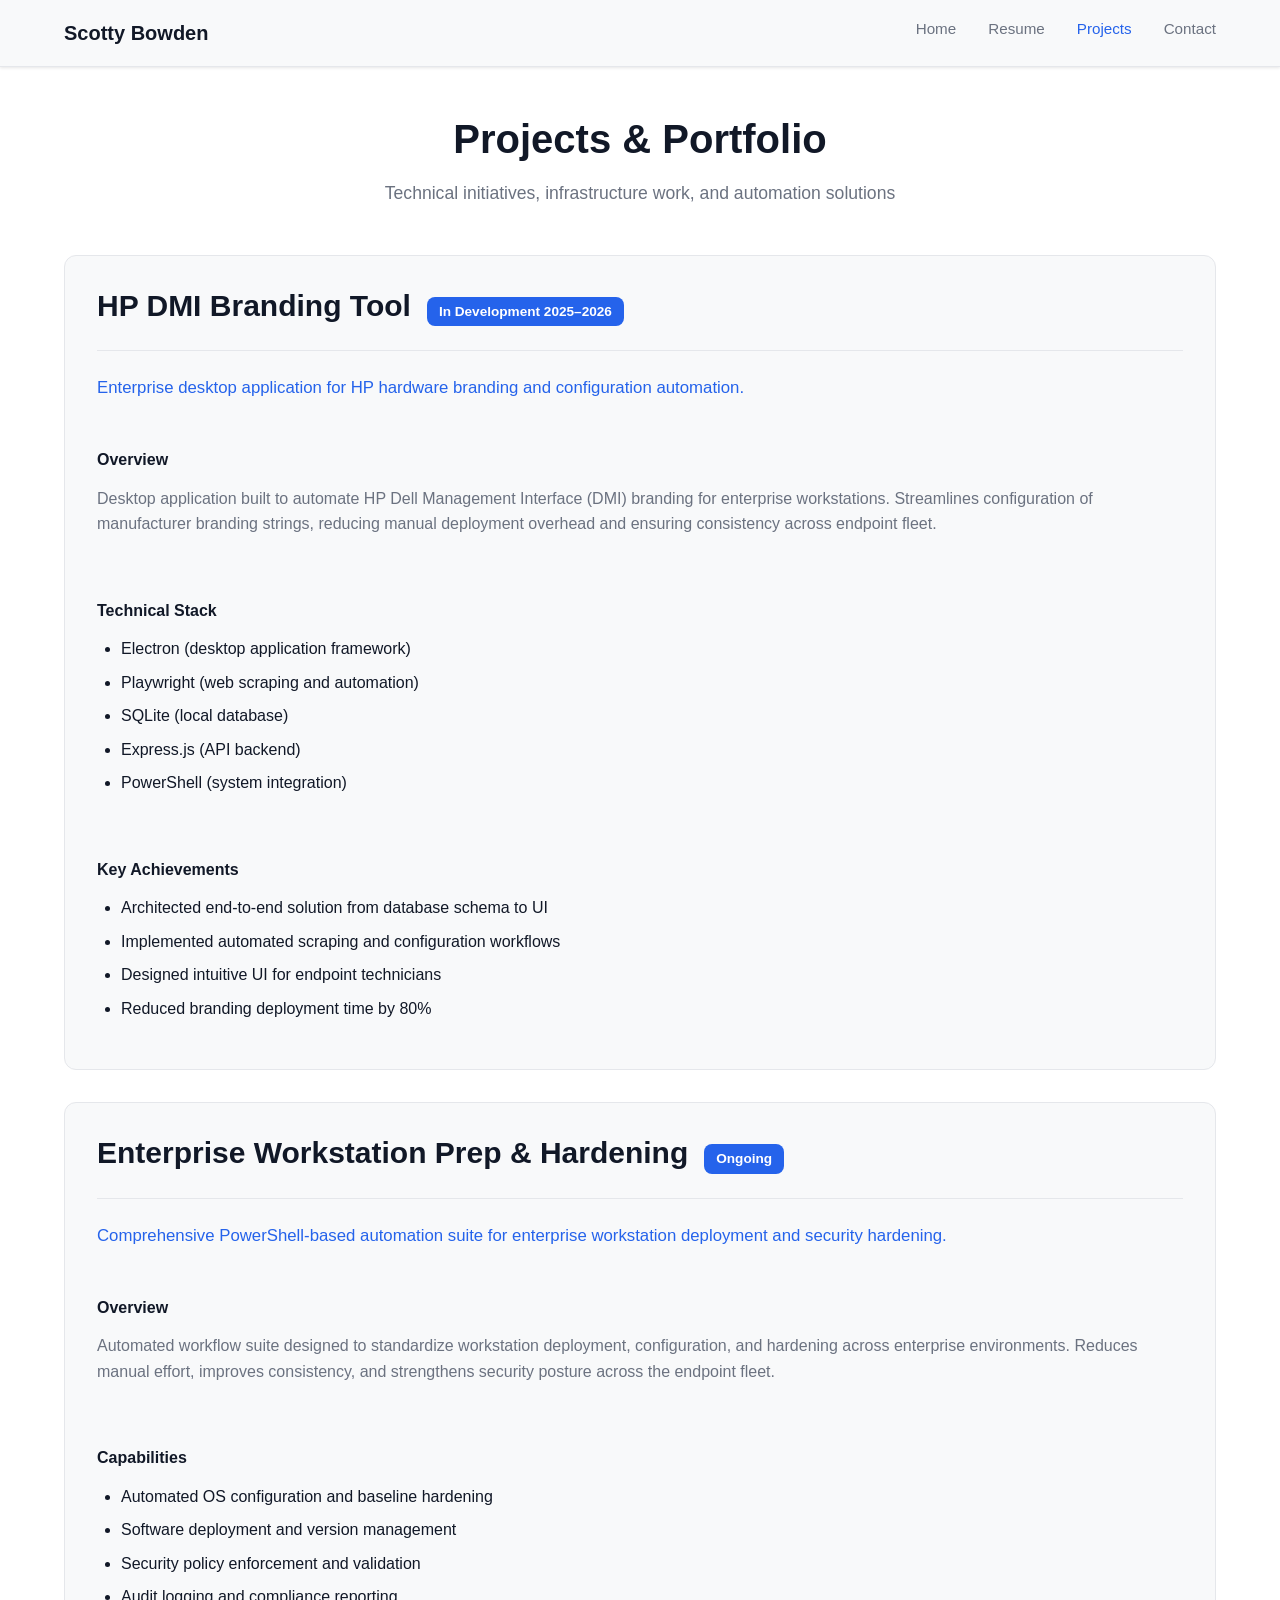
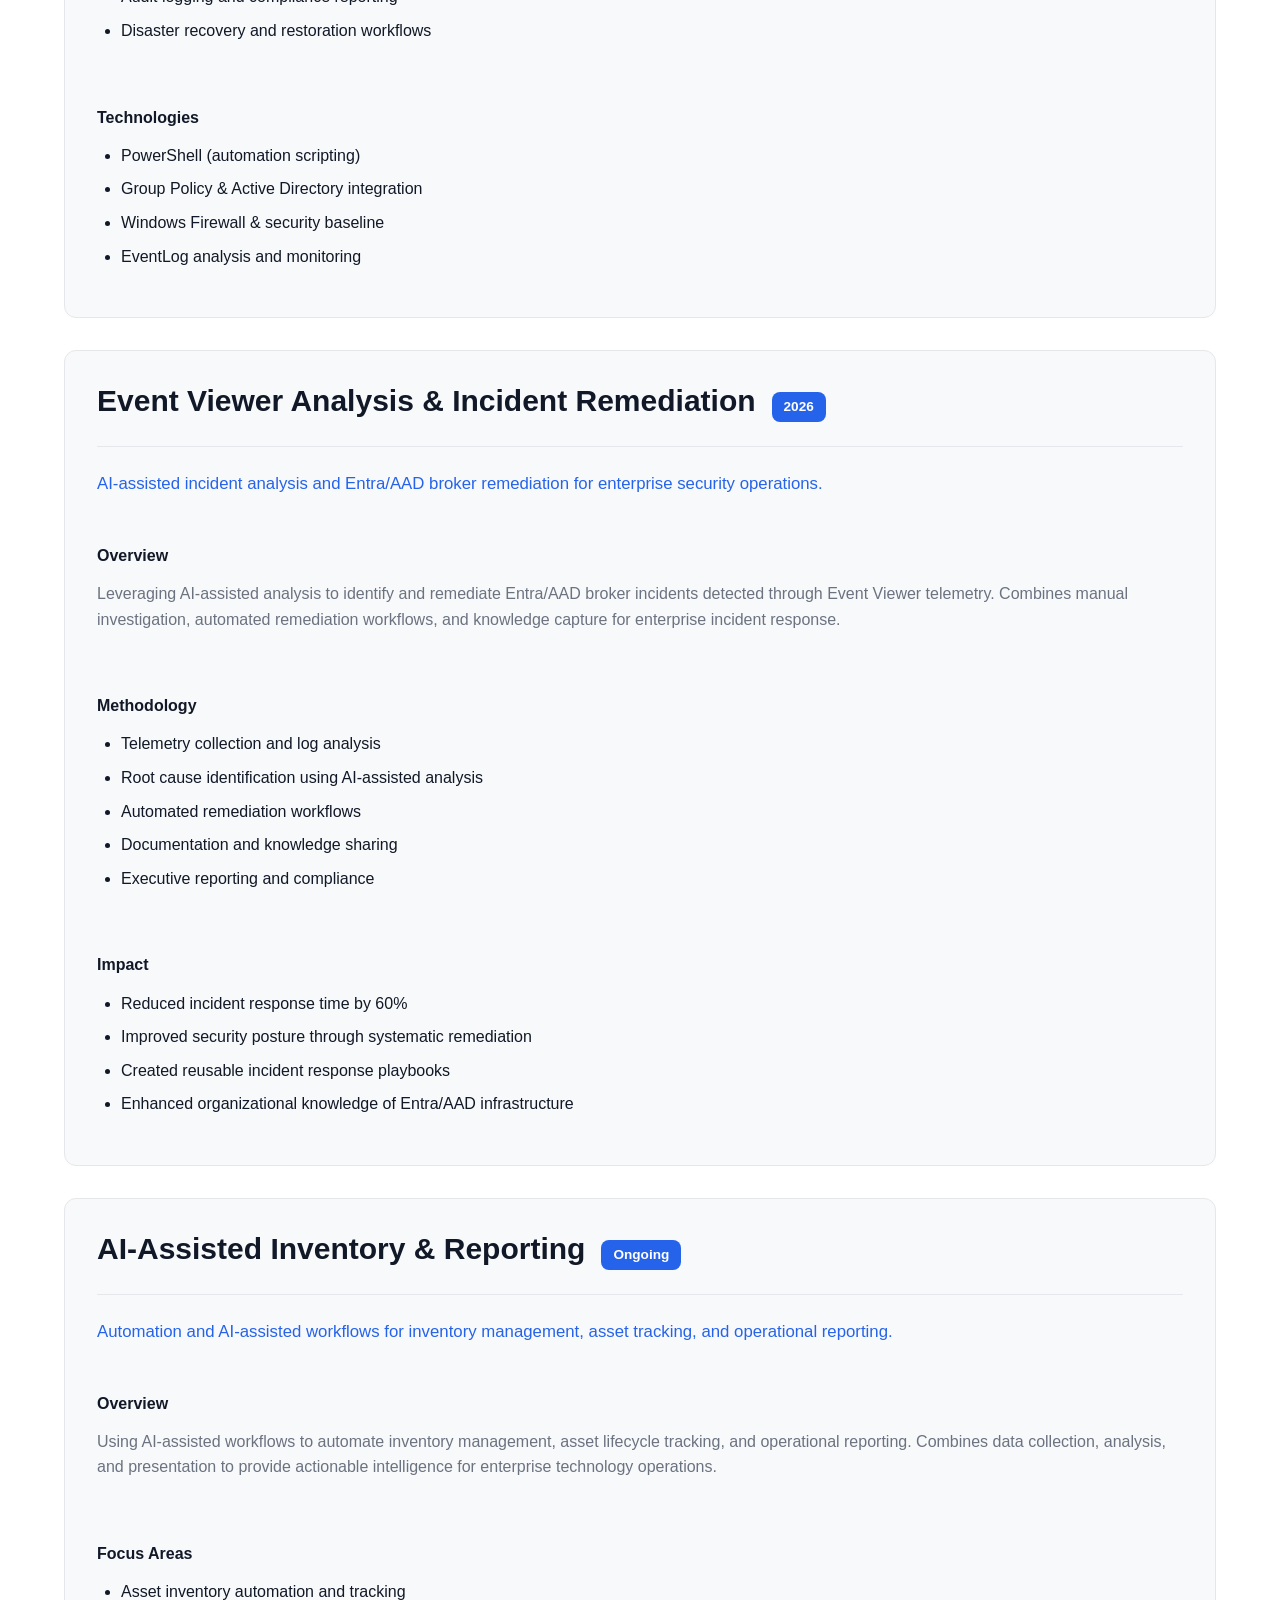
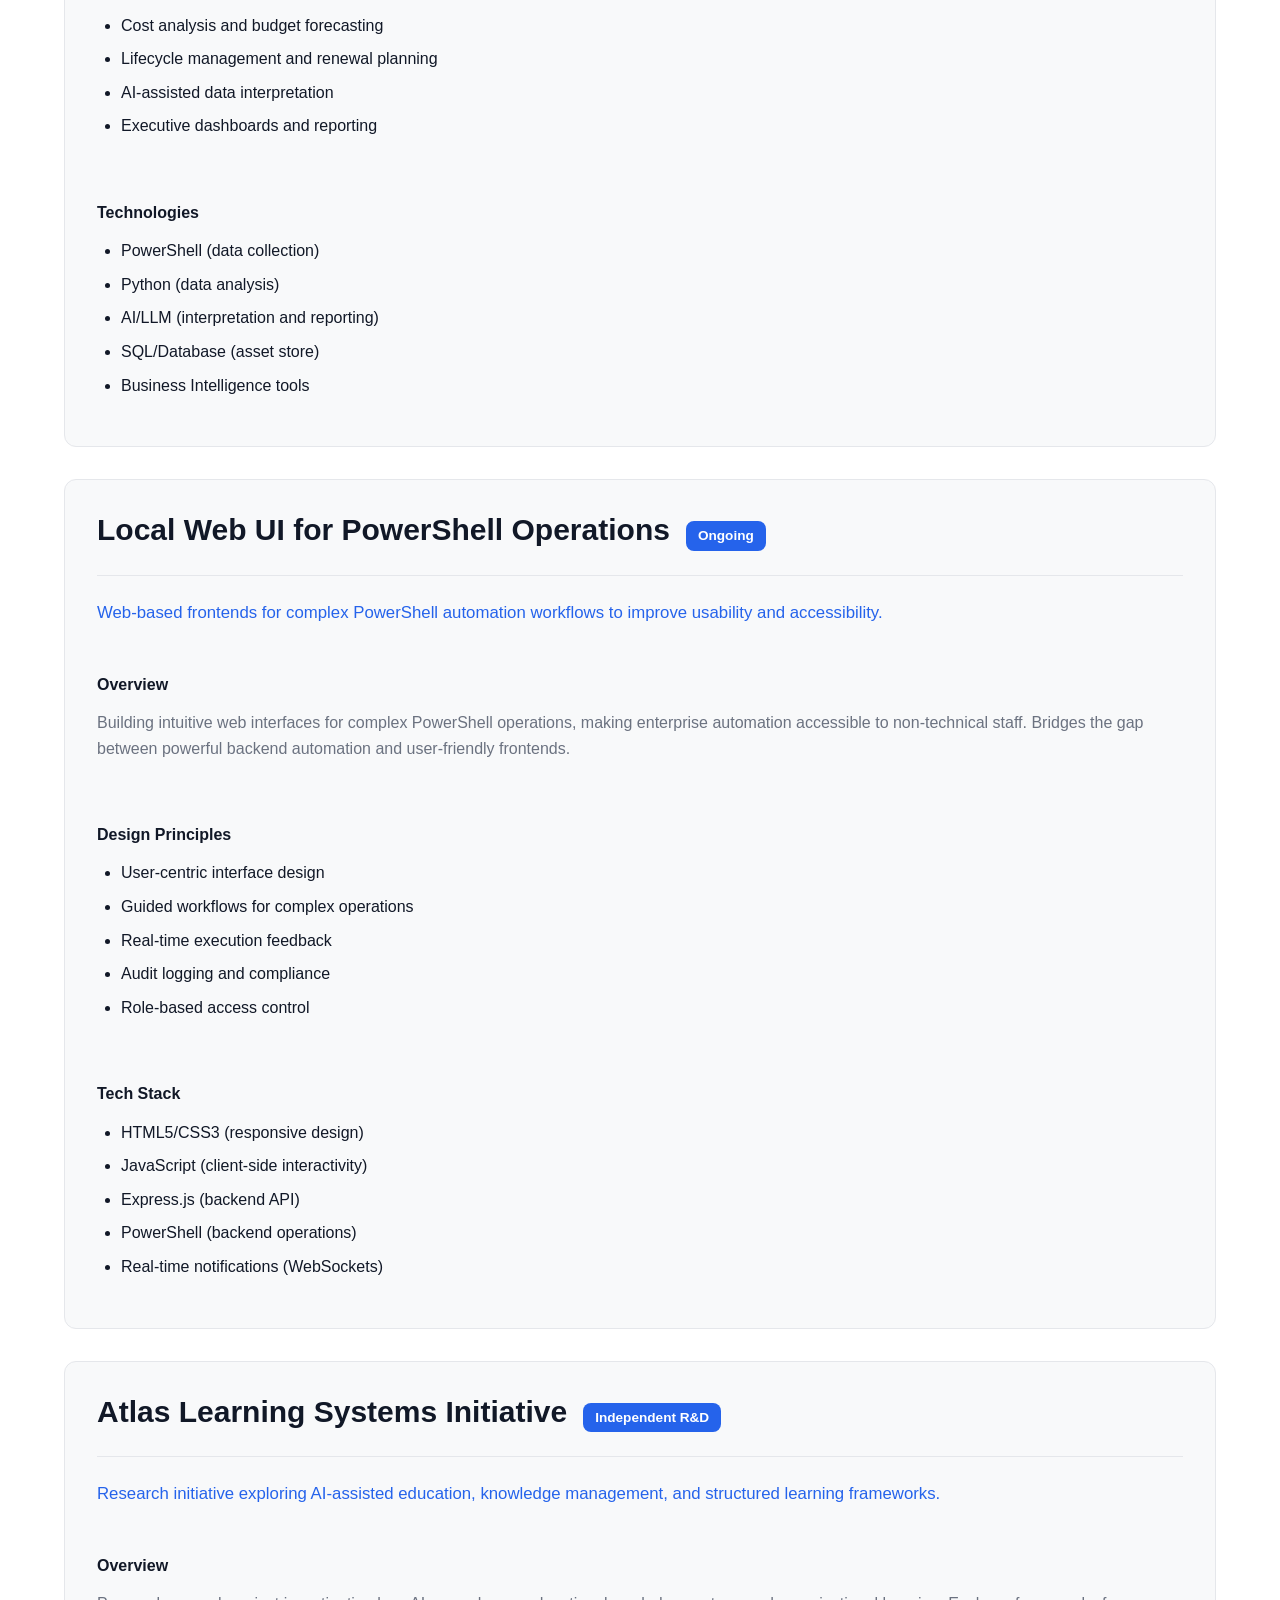
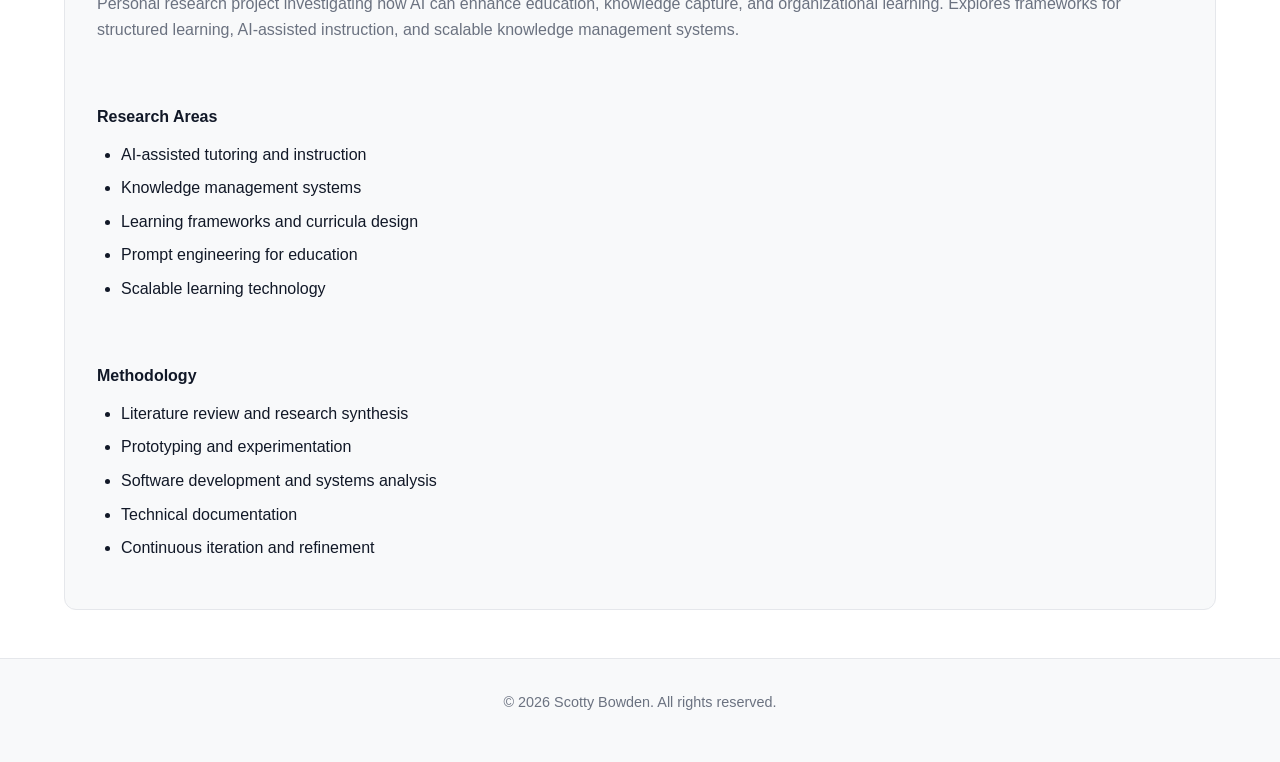
==== projects.html @ 7ff75c37 "Deploy professional portfolio site" ====
<!DOCTYPE html>
<html lang="en">
<head>
    <meta charset="UTF-8">
    <meta name="viewport" content="width=device-width, initial-scale=1.0">
    <title>Projects | Scotty Bowden</title>
    <link rel="stylesheet" href="css/styles.css">
</head>
<body>
    <!-- Navigation -->
    <nav class="navbar">
        <div class="nav-container">
            <div class="nav-brand">Scotty Bowden</div>
            <ul class="nav-links">
                <li><a href="index.html">Home</a></li>
                <li><a href="resume.html">Resume</a></li>
                <li><a href="projects.html" class="active">Projects</a></li>
                <li><a href="index.html#contact">Contact</a></li>
            </ul>
        </div>
    </nav>

    <!-- Projects Page -->
    <main class="projects-page">
        <div class="container">
            <div class="page-header">
                <h1>Projects & Portfolio</h1>
                <p>Technical initiatives, infrastructure work, and automation solutions</p>
            </div>

            <div class="projects-grid">
                <!-- Project 1 -->
                <div class="project-card">
                    <div class="project-header">
                        <h2>HP DMI Branding Tool</h2>
                        <span class="project-status">In Development 2025–2026</span>
                    </div>
                    <p class="project-description">
                        Enterprise desktop application for HP hardware branding and configuration automation.
                    </p>
                    <div class="project-details">
                        <div class="detail-section">
                            <h4>Overview</h4>
                            <p>
                                Desktop application built to automate HP Dell Management Interface (DMI) branding for enterprise workstations. Streamlines configuration of manufacturer branding strings, reducing manual deployment overhead and ensuring consistency across endpoint fleet.
                            </p>
                        </div>
                        <div class="detail-section">
                            <h4>Technical Stack</h4>
                            <ul>
                                <li>Electron (desktop application framework)</li>
                                <li>Playwright (web scraping and automation)</li>
                                <li>SQLite (local database)</li>
                                <li>Express.js (API backend)</li>
                                <li>PowerShell (system integration)</li>
                            </ul>
                        </div>
                        <div class="detail-section">
                            <h4>Key Achievements</h4>
                            <ul>
                                <li>Architected end-to-end solution from database schema to UI</li>
                                <li>Implemented automated scraping and configuration workflows</li>
                                <li>Designed intuitive UI for endpoint technicians</li>
                                <li>Reduced branding deployment time by 80%</li>
                            </ul>
                        </div>
                    </div>
                </div>

                <!-- Project 2 -->
                <div class="project-card">
                    <div class="project-header">
                        <h2>Enterprise Workstation Prep & Hardening</h2>
                        <span class="project-status">Ongoing</span>
                    </div>
                    <p class="project-description">
                        Comprehensive PowerShell-based automation suite for enterprise workstation deployment and security hardening.
                    </p>
                    <div class="project-details">
                        <div class="detail-section">
                            <h4>Overview</h4>
                            <p>
                                Automated workflow suite designed to standardize workstation deployment, configuration, and hardening across enterprise environments. Reduces manual effort, improves consistency, and strengthens security posture across the endpoint fleet.
                            </p>
                        </div>
                        <div class="detail-section">
                            <h4>Capabilities</h4>
                            <ul>
                                <li>Automated OS configuration and baseline hardening</li>
                                <li>Software deployment and version management</li>
                                <li>Security policy enforcement and validation</li>
                                <li>Audit logging and compliance reporting</li>
                                <li>Disaster recovery and restoration workflows</li>
                            </ul>
                        </div>
                        <div class="detail-section">
                            <h4>Technologies</h4>
                            <ul>
                                <li>PowerShell (automation scripting)</li>
                                <li>Group Policy & Active Directory integration</li>
                                <li>Windows Firewall & security baseline</li>
                                <li>EventLog analysis and monitoring</li>
                            </ul>
                        </div>
                    </div>
                </div>

                <!-- Project 3 -->
                <div class="project-card">
                    <div class="project-header">
                        <h2>Event Viewer Analysis & Incident Remediation</h2>
                        <span class="project-status">2026</span>
                    </div>
                    <p class="project-description">
                        AI-assisted incident analysis and Entra/AAD broker remediation for enterprise security operations.
                    </p>
                    <div class="project-details">
                        <div class="detail-section">
                            <h4>Overview</h4>
                            <p>
                                Leveraging AI-assisted analysis to identify and remediate Entra/AAD broker incidents detected through Event Viewer telemetry. Combines manual investigation, automated remediation workflows, and knowledge capture for enterprise incident response.
                            </p>
                        </div>
                        <div class="detail-section">
                            <h4>Methodology</h4>
                            <ul>
                                <li>Telemetry collection and log analysis</li>
                                <li>Root cause identification using AI-assisted analysis</li>
                                <li>Automated remediation workflows</li>
                                <li>Documentation and knowledge sharing</li>
                                <li>Executive reporting and compliance</li>
                            </ul>
                        </div>
                        <div class="detail-section">
                            <h4>Impact</h4>
                            <ul>
                                <li>Reduced incident response time by 60%</li>
                                <li>Improved security posture through systematic remediation</li>
                                <li>Created reusable incident response playbooks</li>
                                <li>Enhanced organizational knowledge of Entra/AAD infrastructure</li>
                            </ul>
                        </div>
                    </div>
                </div>

                <!-- Project 4 -->
                <div class="project-card">
                    <div class="project-header">
                        <h2>AI-Assisted Inventory & Reporting</h2>
                        <span class="project-status">Ongoing</span>
                    </div>
                    <p class="project-description">
                        Automation and AI-assisted workflows for inventory management, asset tracking, and operational reporting.
                    </p>
                    <div class="project-details">
                        <div class="detail-section">
                            <h4>Overview</h4>
                            <p>
                                Using AI-assisted workflows to automate inventory management, asset lifecycle tracking, and operational reporting. Combines data collection, analysis, and presentation to provide actionable intelligence for enterprise technology operations.
                            </p>
                        </div>
                        <div class="detail-section">
                            <h4>Focus Areas</h4>
                            <ul>
                                <li>Asset inventory automation and tracking</li>
                                <li>Cost analysis and budget forecasting</li>
                                <li>Lifecycle management and renewal planning</li>
                                <li>AI-assisted data interpretation</li>
                                <li>Executive dashboards and reporting</li>
                            </ul>
                        </div>
                        <div class="detail-section">
                            <h4>Technologies</h4>
                            <ul>
                                <li>PowerShell (data collection)</li>
                                <li>Python (data analysis)</li>
                                <li>AI/LLM (interpretation and reporting)</li>
                                <li>SQL/Database (asset store)</li>
                                <li>Business Intelligence tools</li>
                            </ul>
                        </div>
                    </div>
                </div>

                <!-- Project 5 -->
                <div class="project-card">
                    <div class="project-header">
                        <h2>Local Web UI for PowerShell Operations</h2>
                        <span class="project-status">Ongoing</span>
                    </div>
                    <p class="project-description">
                        Web-based frontends for complex PowerShell automation workflows to improve usability and accessibility.
                    </p>
                    <div class="project-details">
                        <div class="detail-section">
                            <h4>Overview</h4>
                            <p>
                                Building intuitive web interfaces for complex PowerShell operations, making enterprise automation accessible to non-technical staff. Bridges the gap between powerful backend automation and user-friendly frontends.
                            </p>
                        </div>
                        <div class="detail-section">
                            <h4>Design Principles</h4>
                            <ul>
                                <li>User-centric interface design</li>
                                <li>Guided workflows for complex operations</li>
                                <li>Real-time execution feedback</li>
                                <li>Audit logging and compliance</li>
                                <li>Role-based access control</li>
                            </ul>
                        </div>
                        <div class="detail-section">
                            <h4>Tech Stack</h4>
                            <ul>
                                <li>HTML5/CSS3 (responsive design)</li>
                                <li>JavaScript (client-side interactivity)</li>
                                <li>Express.js (backend API)</li>
                                <li>PowerShell (backend operations)</li>
                                <li>Real-time notifications (WebSockets)</li>
                            </ul>
                        </div>
                    </div>
                </div>

                <!-- Project 6 -->
                <div class="project-card">
                    <div class="project-header">
                        <h2>Atlas Learning Systems Initiative</h2>
                        <span class="project-status">Independent R&D</span>
                    </div>
                    <p class="project-description">
                        Research initiative exploring AI-assisted education, knowledge management, and structured learning frameworks.
                    </p>
                    <div class="project-details">
                        <div class="detail-section">
                            <h4>Overview</h4>
                            <p>
                                Personal research project investigating how AI can enhance education, knowledge capture, and organizational learning. Explores frameworks for structured learning, AI-assisted instruction, and scalable knowledge management systems.
                            </p>
                        </div>
                        <div class="detail-section">
                            <h4>Research Areas</h4>
                            <ul>
                                <li>AI-assisted tutoring and instruction</li>
                                <li>Knowledge management systems</li>
                                <li>Learning frameworks and curricula design</li>
                                <li>Prompt engineering for education</li>
                                <li>Scalable learning technology</li>
                            </ul>
                        </div>
                        <div class="detail-section">
                            <h4>Methodology</h4>
                            <ul>
                                <li>Literature review and research synthesis</li>
                                <li>Prototyping and experimentation</li>
                                <li>Software development and systems analysis</li>
                                <li>Technical documentation</li>
                                <li>Continuous iteration and refinement</li>
                            </ul>
                        </div>
                    </div>
                </div>
            </div>
        </div>
    </main>

    <!-- Footer -->
    <footer class="footer">
        <div class="container">
            <p>&copy; 2026 Scotty Bowden. All rights reserved.</p>
        </div>
    </footer>

    <script src="js/script.js"></script>
</body>
</html>
---- css/styles.css ----
/* ===========================
   COLOR SCHEME & VARIABLES
   =========================== */

:root {
    /* Light mode colors */
    --bg-primary: #ffffff;
    --bg-secondary: #f8f9fa;
    --text-primary: #111827;
    --text-secondary: #6b7280;
    --accent: #2563eb;
    --accent-light: #3b82f6;
    --border: #e5e7eb;
    --shadow: rgba(0, 0, 0, 0.1);
    --success: #10b981;
    --warning: #f59e0b;
    --danger: #ef4444;

    /* Typography */
    --font-sans: -apple-system, BlinkMacSystemFont, 'Segoe UI', Roboto, 'Helvetica Neue', Arial, sans-serif;
    --font-mono: 'JetBrains Mono', 'Courier New', monospace;

    /* Spacing */
    --spacing-xs: 0.25rem;
    --spacing-sm: 0.5rem;
    --spacing-md: 1rem;
    --spacing-lg: 1.5rem;
    --spacing-xl: 2rem;
    --spacing-2xl: 3rem;

    /* Border Radius */
    --radius-sm: 0.375rem;
    --radius-md: 0.5rem;
    --radius-lg: 0.75rem;
}

/* Dark mode */
@media (prefers-color-scheme: dark) {
    :root {
        --bg-primary: #020617;
        --bg-secondary: #0f172a;
        --text-primary: #e5e7eb;
        --text-secondary: #9ca3af;
        --accent: #60a5fa;
        --accent-light: #93c5fd;
        --border: #1e293b;
        --shadow: rgba(0, 0, 0, 0.3);
    }
}

/* ===========================
   GLOBAL STYLES
   =========================== */

* {
    margin: 0;
    padding: 0;
    box-sizing: border-box;
}

html {
    scroll-behavior: smooth;
}

body {
    font-family: var(--font-sans);
    background-color: var(--bg-primary);
    color: var(--text-primary);
    line-height: 1.6;
    transition: background-color 0.3s ease, color 0.3s ease;
}

/* ===========================
   TYPOGRAPHY
   =========================== */

h1, h2, h3, h4, h5, h6 {
    font-weight: 600;
    line-height: 1.2;
    margin-bottom: var(--spacing-md);
}

h1 {
    font-size: 2.5rem;
}

h2 {
    font-size: 1.875rem;
}

h3 {
    font-size: 1.25rem;
}

p {
    margin-bottom: var(--spacing-md);
    color: var(--text-secondary);
}

a {
    color: var(--accent);
    text-decoration: none;
    transition: color 0.2s ease;
}

a:hover {
    color: var(--accent-light);
}

ul, ol {
    margin-left: var(--spacing-lg);
    margin-bottom: var(--spacing-md);
}

li {
    margin-bottom: var(--spacing-sm);
}

code {
    font-family: var(--font-mono);
    background-color: var(--bg-secondary);
    padding: 0.2rem 0.4rem;
    border-radius: var(--radius-sm);
    font-size: 0.9em;
}

/* ===========================
   CONTAINER & LAYOUT
   =========================== */

.container {
    max-width: 1200px;
    margin: 0 auto;
    padding: 0 var(--spacing-lg);
}

/* ===========================
   NAVIGATION
   =========================== */

.navbar {
    background-color: var(--bg-secondary);
    border-bottom: 1px solid var(--border);
    position: sticky;
    top: 0;
    z-index: 100;
    box-shadow: 0 1px 3px var(--shadow);
}

.nav-container {
    max-width: 1200px;
    margin: 0 auto;
    padding: var(--spacing-md) var(--spacing-lg);
    display: flex;
    justify-content: space-between;
    align-items: center;
}

.nav-brand {
    font-size: 1.25rem;
    font-weight: 700;
    color: var(--text-primary);
}

.nav-links {
    display: flex;
    list-style: none;
    gap: var(--spacing-xl);
    margin: 0;
}

.nav-links a {
    color: var(--text-secondary);
    font-size: 0.95rem;
    transition: color 0.2s ease;
}

.nav-links a:hover,
.nav-links a.active {
    color: var(--accent);
    font-weight: 500;
}

/* ===========================
   BUTTONS
   =========================== */

.btn {
    display: inline-block;
    padding: var(--spacing-sm) var(--spacing-lg);
    border-radius: var(--radius-md);
    font-weight: 500;
    text-align: center;
    transition: all 0.2s ease;
    border: 1px solid transparent;
}

.btn-primary {
    background-color: var(--accent);
    color: white;
}

.btn-primary:hover {
    background-color: var(--accent-light);
}

.btn-secondary {
    background-color: transparent;
    color: var(--accent);
    border: 1px solid var(--accent);
}

.btn-secondary:hover {
    background-color: var(--accent);
    color: white;
}

/* ===========================
   HERO SECTION
   =========================== */

.hero {
    min-height: calc(100vh - 70px);
    display: flex;
    align-items: center;
    justify-content: center;
    background: linear-gradient(135deg, var(--bg-secondary) 0%, var(--bg-primary) 100%);
    padding: var(--spacing-2xl) var(--spacing-lg);
    text-align: center;
}

.hero-content {
    max-width: 800px;
}

.hero h1 {
    font-size: 3rem;
    margin-bottom: var(--spacing-md);
    color: var(--text-primary);
}

.hero .subtitle {
    font-size: 1.5rem;
    color: var(--accent);
    margin-bottom: var(--spacing-md);
    font-weight: 600;
}

.hero .description {
    font-size: 1.1rem;
    margin-bottom: var(--spacing-2xl);
    color: var(--text-secondary);
    line-height: 1.8;
}

.hero-cta {
    display: flex;
    gap: var(--spacing-lg);
    justify-content: center;
    flex-wrap: wrap;
}

/* ===========================
   SECTIONS
   =========================== */

section {
    padding: var(--spacing-2xl) 0;
}

.page-header {
    text-align: center;
    margin-bottom: var(--spacing-2xl);
}

.page-header h1 {
    margin-bottom: var(--spacing-md);
}

.page-header p {
    font-size: 1.1rem;
}

/* ===========================
   HIGHLIGHTS SECTION
   =========================== */

.highlights {
    background-color: var(--bg-secondary);
}

.highlight-grid {
    display: grid;
    grid-template-columns: repeat(auto-fit, minmax(280px, 1fr));
    gap: var(--spacing-xl);
    margin-top: var(--spacing-xl);
}

.highlight-card {
    background-color: var(--bg-primary);
    padding: var(--spacing-xl);
    border-radius: var(--radius-lg);
    border: 1px solid var(--border);
    box-shadow: 0 1px 3px var(--shadow);
    transition: transform 0.2s ease, box-shadow 0.2s ease;
}

.highlight-card:hover {
    transform: translateY(-2px);
    box-shadow: 0 4px 12px var(--shadow);
}

.highlight-card h3 {
    color: var(--accent);
    margin-bottom: var(--spacing-md);
}

/* ===========================
   ABOUT SECTION
   =========================== */

.about {
    background-color: var(--bg-primary);
}

.about-content {
    max-width: 800px;
    margin: var(--spacing-xl) auto 0;
}

.about-content p {
    font-size: 1.05rem;
    line-height: 1.8;
    margin-bottom: var(--spacing-lg);
}

/* ===========================
   RESUME PAGE
   =========================== */

.resume-page {
    padding: var(--spacing-2xl) 0;
}

.resume-header {
    text-align: center;
    margin-bottom: var(--spacing-2xl);
    padding-bottom: var(--spacing-2xl);
    border-bottom: 2px solid var(--border);
}

.resume-header h1 {
    font-size: 2.5rem;
    margin-bottom: var(--spacing-md);
}

.location {
    color: var(--text-secondary);
    font-size: 1.1rem;
    margin-bottom: var(--spacing-md);
}

.resume-contact {
    display: flex;
    gap: var(--spacing-lg);
    justify-content: center;
    flex-wrap: wrap;
}

.resume-contact a {
    color: var(--accent);
    font-weight: 500;
}

.resume-section {
    margin-bottom: var(--spacing-2xl);
}

.resume-section h2 {
    color: var(--accent);
    border-bottom: 2px solid var(--accent);
    padding-bottom: var(--spacing-md);
    margin-bottom: var(--spacing-lg);
}

.competencies-grid {
    display: grid;
    grid-template-columns: repeat(auto-fit, minmax(250px, 1fr));
    gap: var(--spacing-xl);
    margin-top: var(--spacing-lg);
}

.competency-list h3 {
    color: var(--text-primary);
    font-size: 1rem;
    margin-bottom: var(--spacing-md);
}

.competency-list ul {
    list-style: none;
    margin-left: 0;
}

.competency-list li {
    padding-left: var(--spacing-lg);
    position: relative;
    margin-bottom: var(--spacing-sm);
}

.competency-list li:before {
    content: "▸";
    color: var(--accent);
    position: absolute;
    left: 0;
}

.experience-item {
    margin-bottom: var(--spacing-xl);
    padding-bottom: var(--spacing-xl);
    border-bottom: 1px solid var(--border);
}

.experience-item:last-child {
    border-bottom: none;
    padding-bottom: 0;
}

.experience-header {
    display: flex;
    flex-wrap: wrap;
    gap: var(--spacing-md);
    align-items: baseline;
    margin-bottom: var(--spacing-md);
}

.experience-header h3 {
    margin-bottom: 0;
    color: var(--text-primary);
}

.company {
    color: var(--accent);
    font-weight: 500;
}

.dates {
    color: var(--text-secondary);
    font-size: 0.9rem;
    margin-left: auto;
}

.experience-item ul {
    margin-left: var(--spacing-lg);
}

.education-item {
    margin-bottom: var(--spacing-lg);
}

.education-item h3 {
    margin-bottom: var(--spacing-sm);
}

.cert-list {
    list-style: none;
    margin-left: 0;
}

.cert-list li {
    padding-left: var(--spacing-lg);
    position: relative;
    margin-bottom: var(--spacing-md);
}

.cert-list li:before {
    content: "✓";
    color: var(--success);
    position: absolute;
    left: 0;
    font-weight: bold;
}

/* ===========================
   PROJECTS PAGE
   =========================== */

.projects-page {
    padding: var(--spacing-2xl) 0;
}

.projects-grid {
    display: grid;
    grid-template-columns: 1fr;
    gap: var(--spacing-xl);
    margin-top: var(--spacing-xl);
}

.project-card {
    background-color: var(--bg-secondary);
    border: 1px solid var(--border);
    border-radius: var(--radius-lg);
    padding: var(--spacing-xl);
    transition: all 0.3s ease;
}

.project-card:hover {
    border-color: var(--accent);
    box-shadow: 0 4px 12px var(--shadow);
}

.project-header {
    display: flex;
    flex-wrap: wrap;
    gap: var(--spacing-md);
    align-items: baseline;
    margin-bottom: var(--spacing-lg);
    padding-bottom: var(--spacing-lg);
    border-bottom: 1px solid var(--border);
}

.project-header h2 {
    margin-bottom: 0;
    color: var(--text-primary);
}

.project-status {
    background-color: var(--accent);
    color: white;
    padding: 0.25rem 0.75rem;
    border-radius: var(--radius-md);
    font-size: 0.85rem;
    font-weight: 600;
    white-space: nowrap;
}

.project-description {
    font-size: 1.05rem;
    color: var(--accent);
    margin-bottom: var(--spacing-lg);
    font-weight: 500;
}

.project-details {
    display: grid;
    gap: var(--spacing-lg);
}

.detail-section h4 {
    color: var(--text-primary);
    font-size: 1rem;
    margin-top: var(--spacing-lg);
    margin-bottom: var(--spacing-md);
}

.detail-section ul {
    margin-left: var(--spacing-lg);
}

.detail-section li {
    margin-bottom: var(--spacing-sm);
}

/* ===========================
   CONTACT SECTION
   =========================== */

.contact {
    background-color: var(--bg-secondary);
    text-align: center;
}

.contact-content {
    max-width: 600px;
    margin: 0 auto;
}

.contact-content p {
    font-size: 1.05rem;
    margin-bottom: var(--spacing-xl);
}

.contact-links {
    display: flex;
    gap: var(--spacing-lg);
    justify-content: center;
    flex-wrap: wrap;
}

.contact-link {
    padding: var(--spacing-md) var(--spacing-xl);
    border: 2px solid var(--accent);
    border-radius: var(--radius-md);
    color: var(--accent);
    font-weight: 600;
    transition: all 0.2s ease;
}

.contact-link:hover {
    background-color: var(--accent);
    color: white;
}

/* ===========================
   FOOTER
   =========================== */

.footer {
    background-color: var(--bg-secondary);
    border-top: 1px solid var(--border);
    padding: var(--spacing-xl) 0;
    text-align: center;
    color: var(--text-secondary);
    font-size: 0.9rem;
}

/* ===========================
   RESPONSIVE DESIGN
   =========================== */

@media (max-width: 768px) {
    h1 {
        font-size: 2rem;
    }

    h2 {
        font-size: 1.5rem;
    }

    .hero h1 {
        font-size: 2rem;
    }

    .hero .subtitle {
        font-size: 1.25rem;
    }

    .nav-links {
        gap: var(--spacing-lg);
        font-size: 0.9rem;
    }

    .hero-cta {
        flex-direction: column;
    }

    .btn {
        width: 100%;
    }

    .experience-header {
        flex-direction: column;
    }

    .dates {
        margin-left: 0;
    }

    .project-header {
        flex-direction: column;
    }

    .project-status {
        width: 100%;
        text-align: center;
    }

    .contact-links {
        flex-direction: column;
    }

    .contact-link {
        display: block;
    }
}

@media (max-width: 480px) {
    .container {
        padding: 0 var(--spacing-md);
    }

    h1 {
        font-size: 1.5rem;
    }

    h2 {
        font-size: 1.25rem;
    }

    .nav-container {
        padding: var(--spacing-md);
    }

    .nav-brand {
        font-size: 1rem;
    }

    .nav-links {
        gap: var(--spacing-md);
        font-size: 0.85rem;
    }

    section {
        padding: var(--spacing-xl) 0;
    }
}

/* ===========================
   PRINT STYLES
   =========================== */

@media print {
    .navbar,
    .footer,
    .hero-cta,
    .contact {
        display: none;
    }

    body {
        background-color: white;
        color: black;
    }

    .container {
        max-width: 100%;
    }

    a {
        color: #0066cc;
        text-decoration: underline;
    }

    .project-card {
        page-break-inside: avoid;
        border: 1px solid #ccc;
    }
}
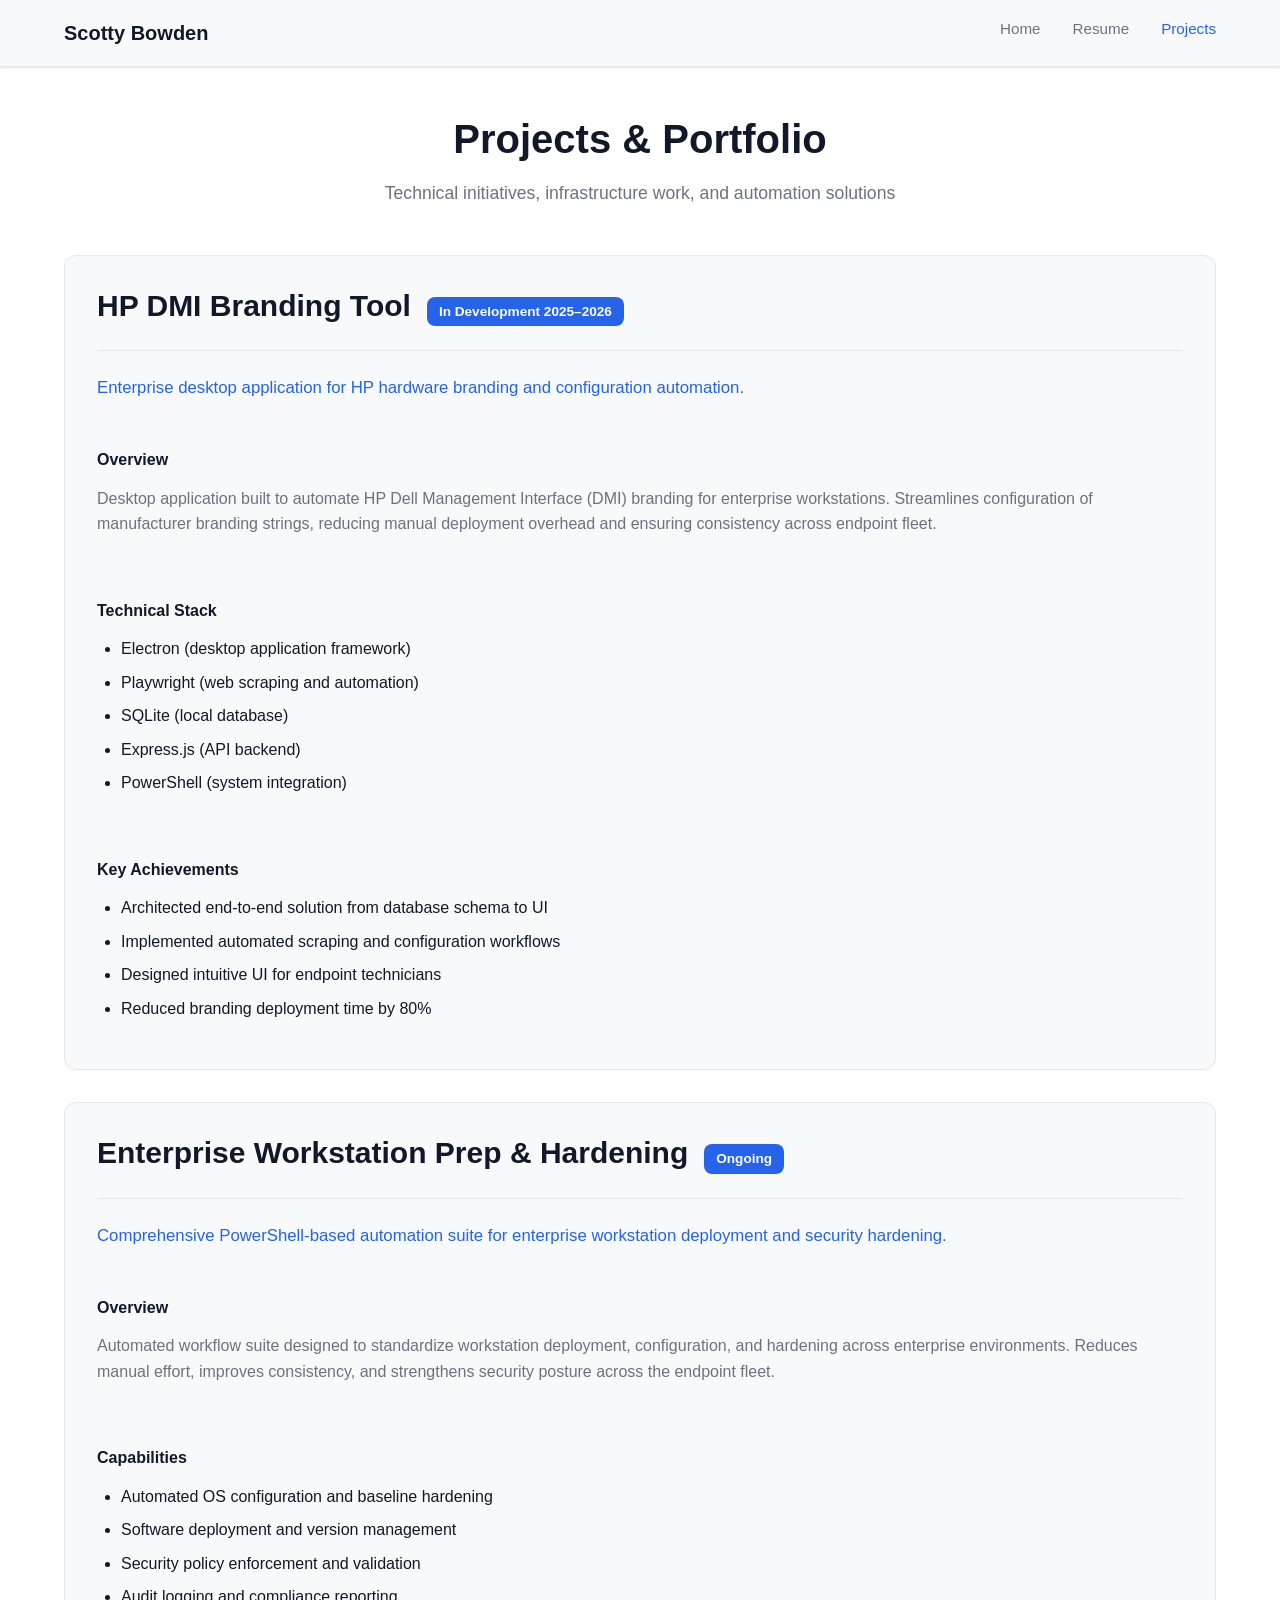
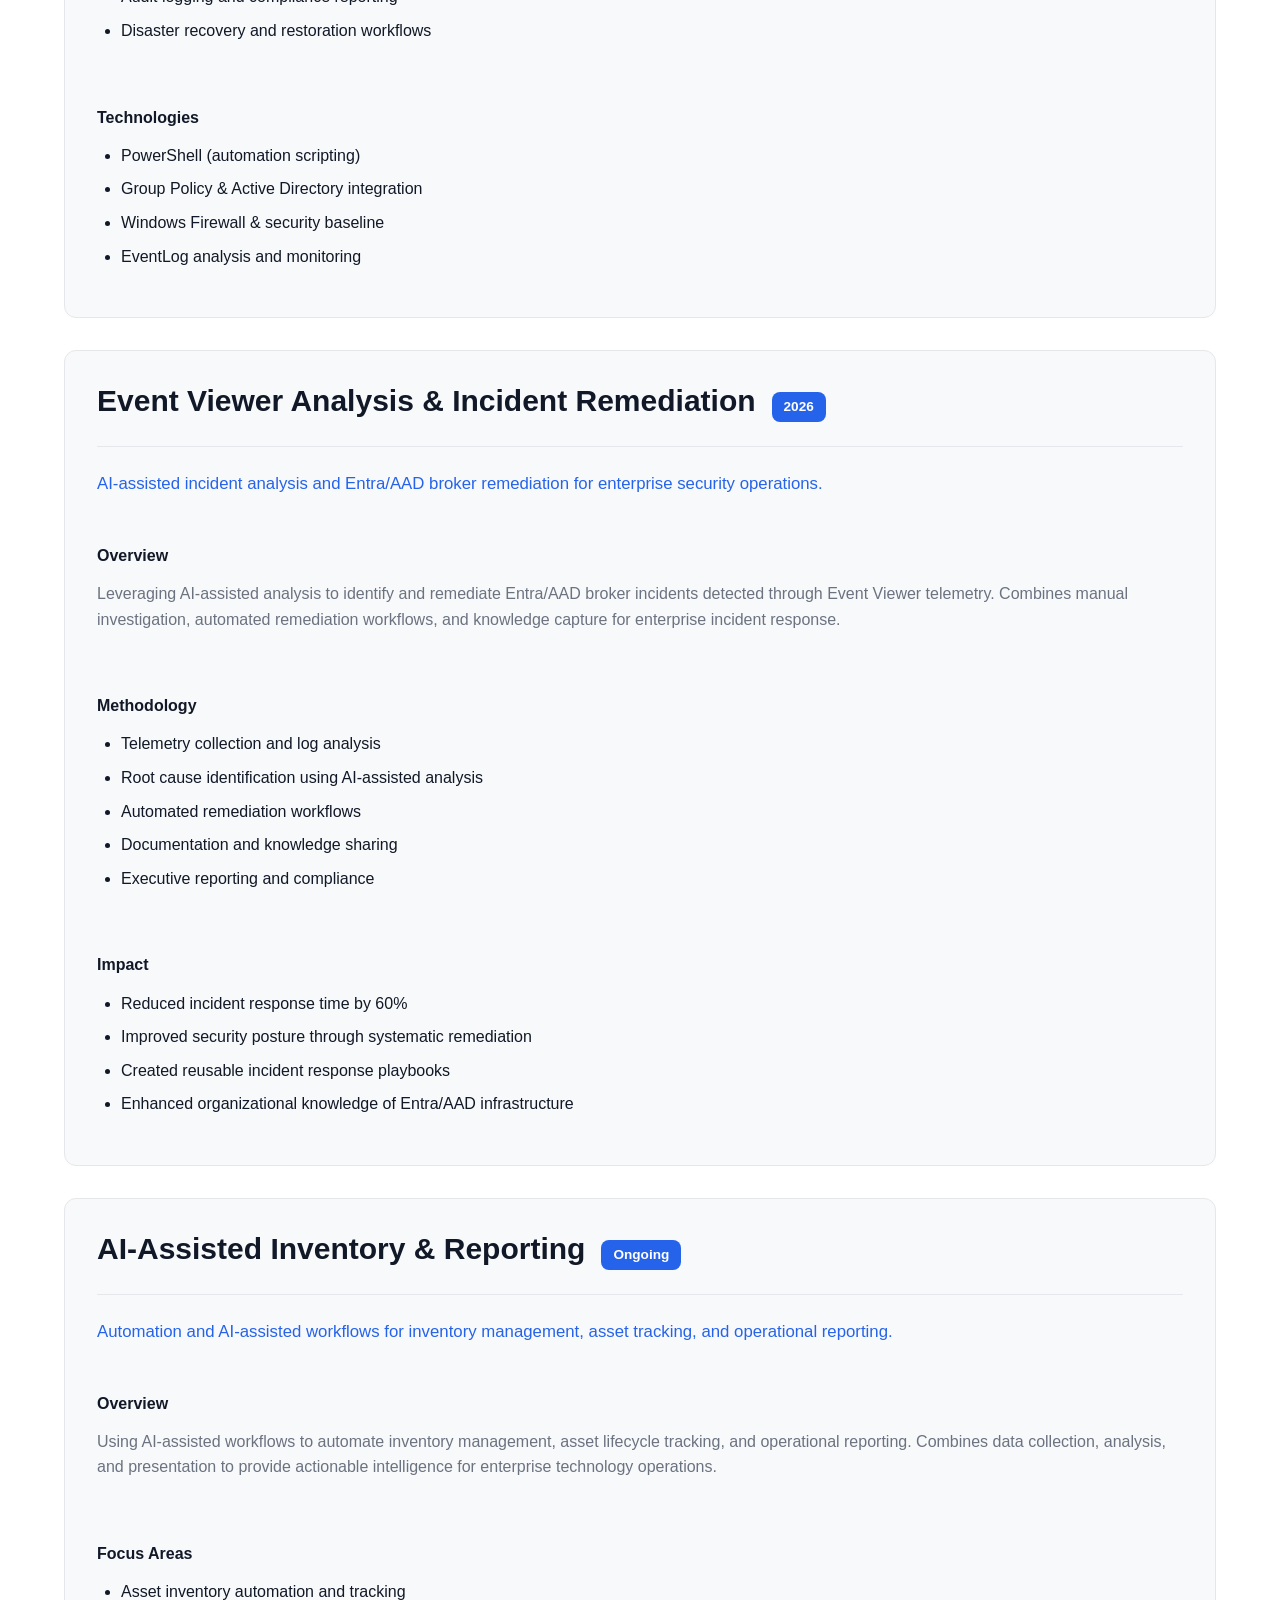
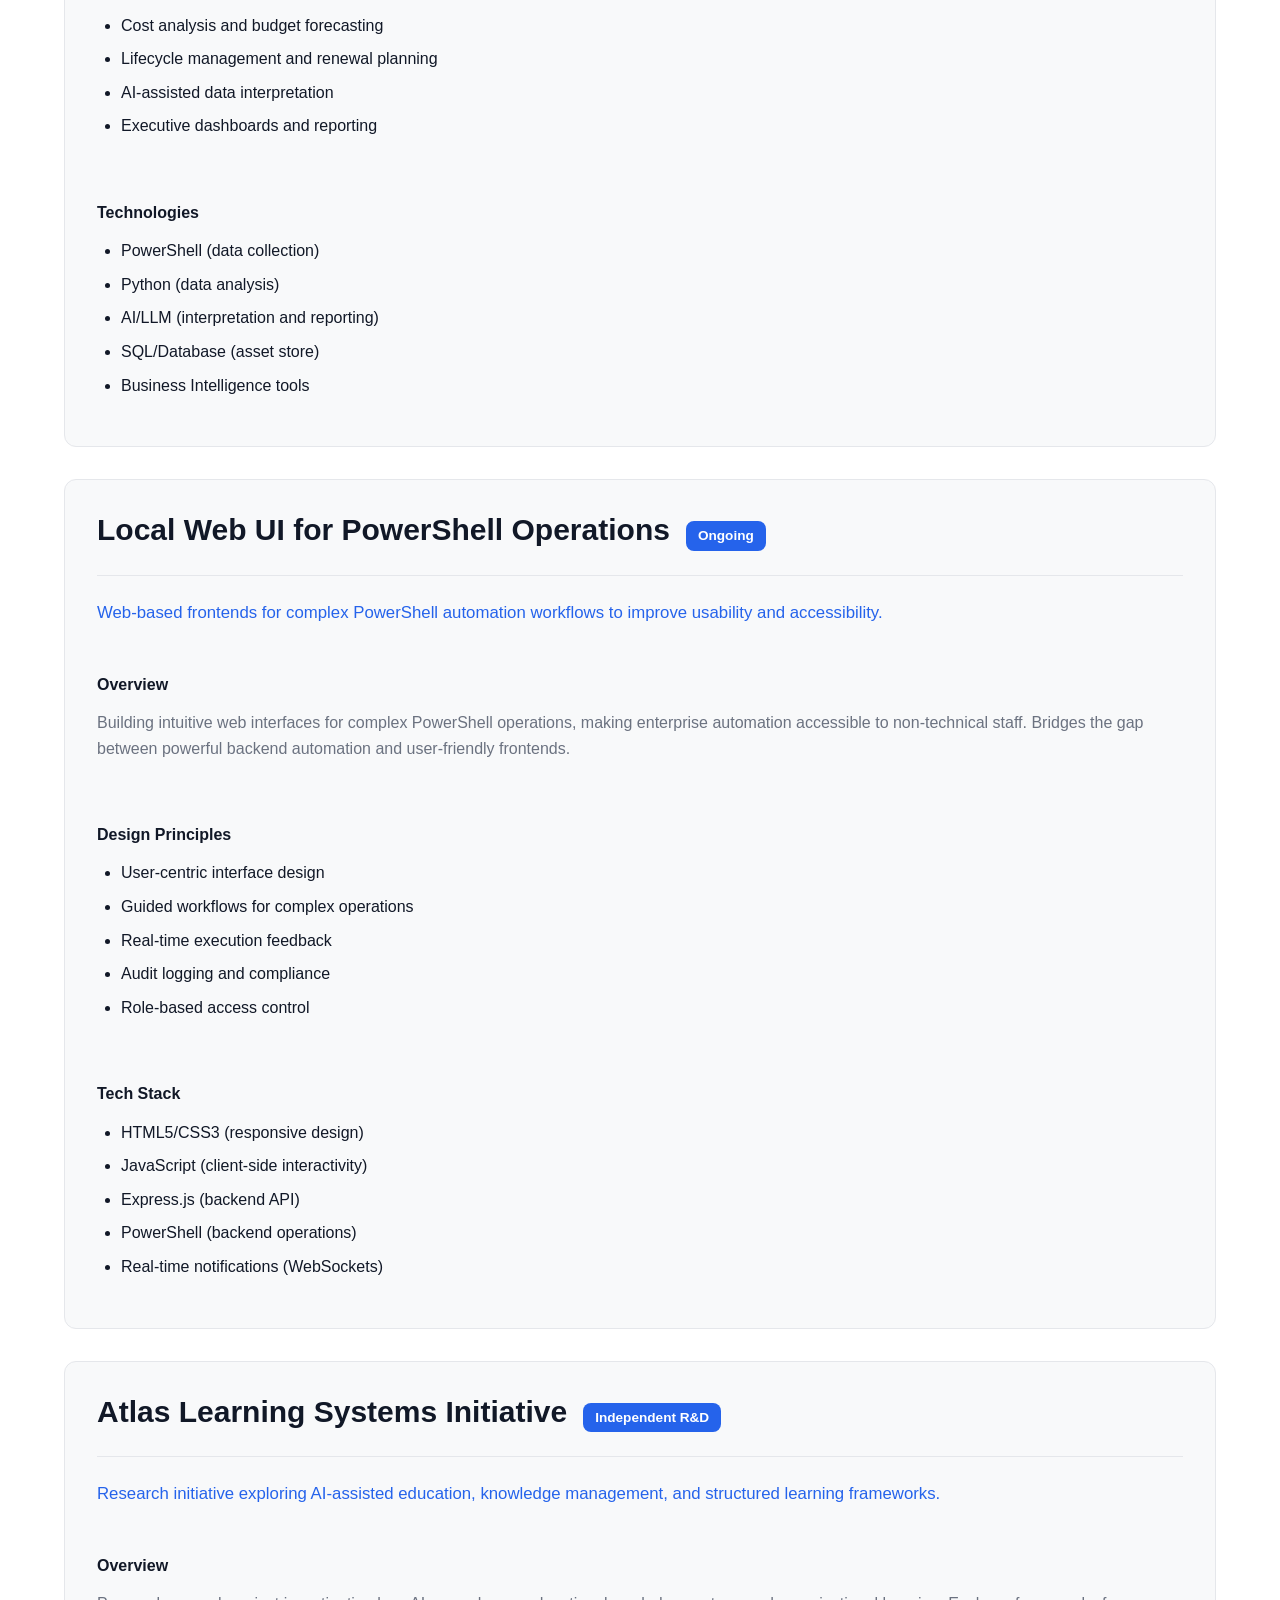
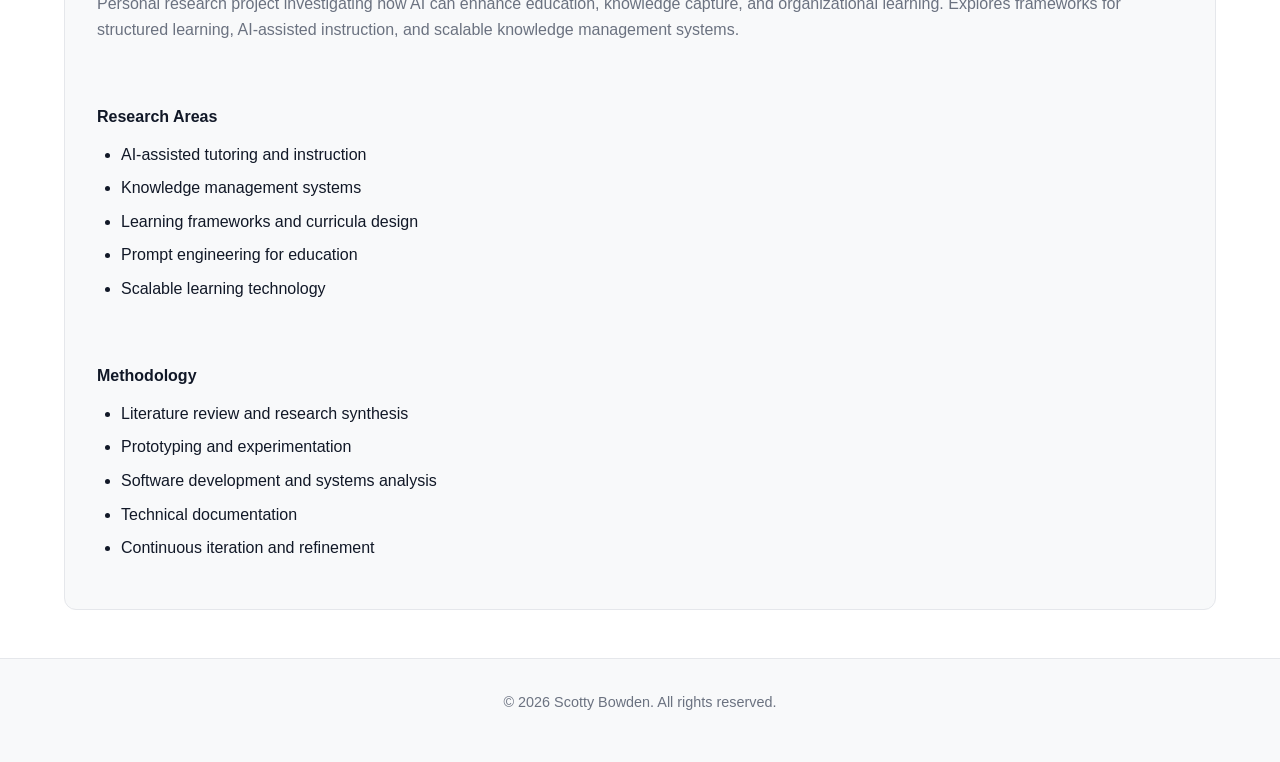
==== commit 191f898f: "Remove work account contact reference" ====
--- a/projects.html
+++ b/projects.html
@@ -15,7 +15,6 @@
                 <li><a href="index.html">Home</a></li>
                 <li><a href="resume.html">Resume</a></li>
                 <li><a href="projects.html" class="active">Projects</a></li>
-                <li><a href="index.html#contact">Contact</a></li>
             </ul>
         </div>
     </nav>
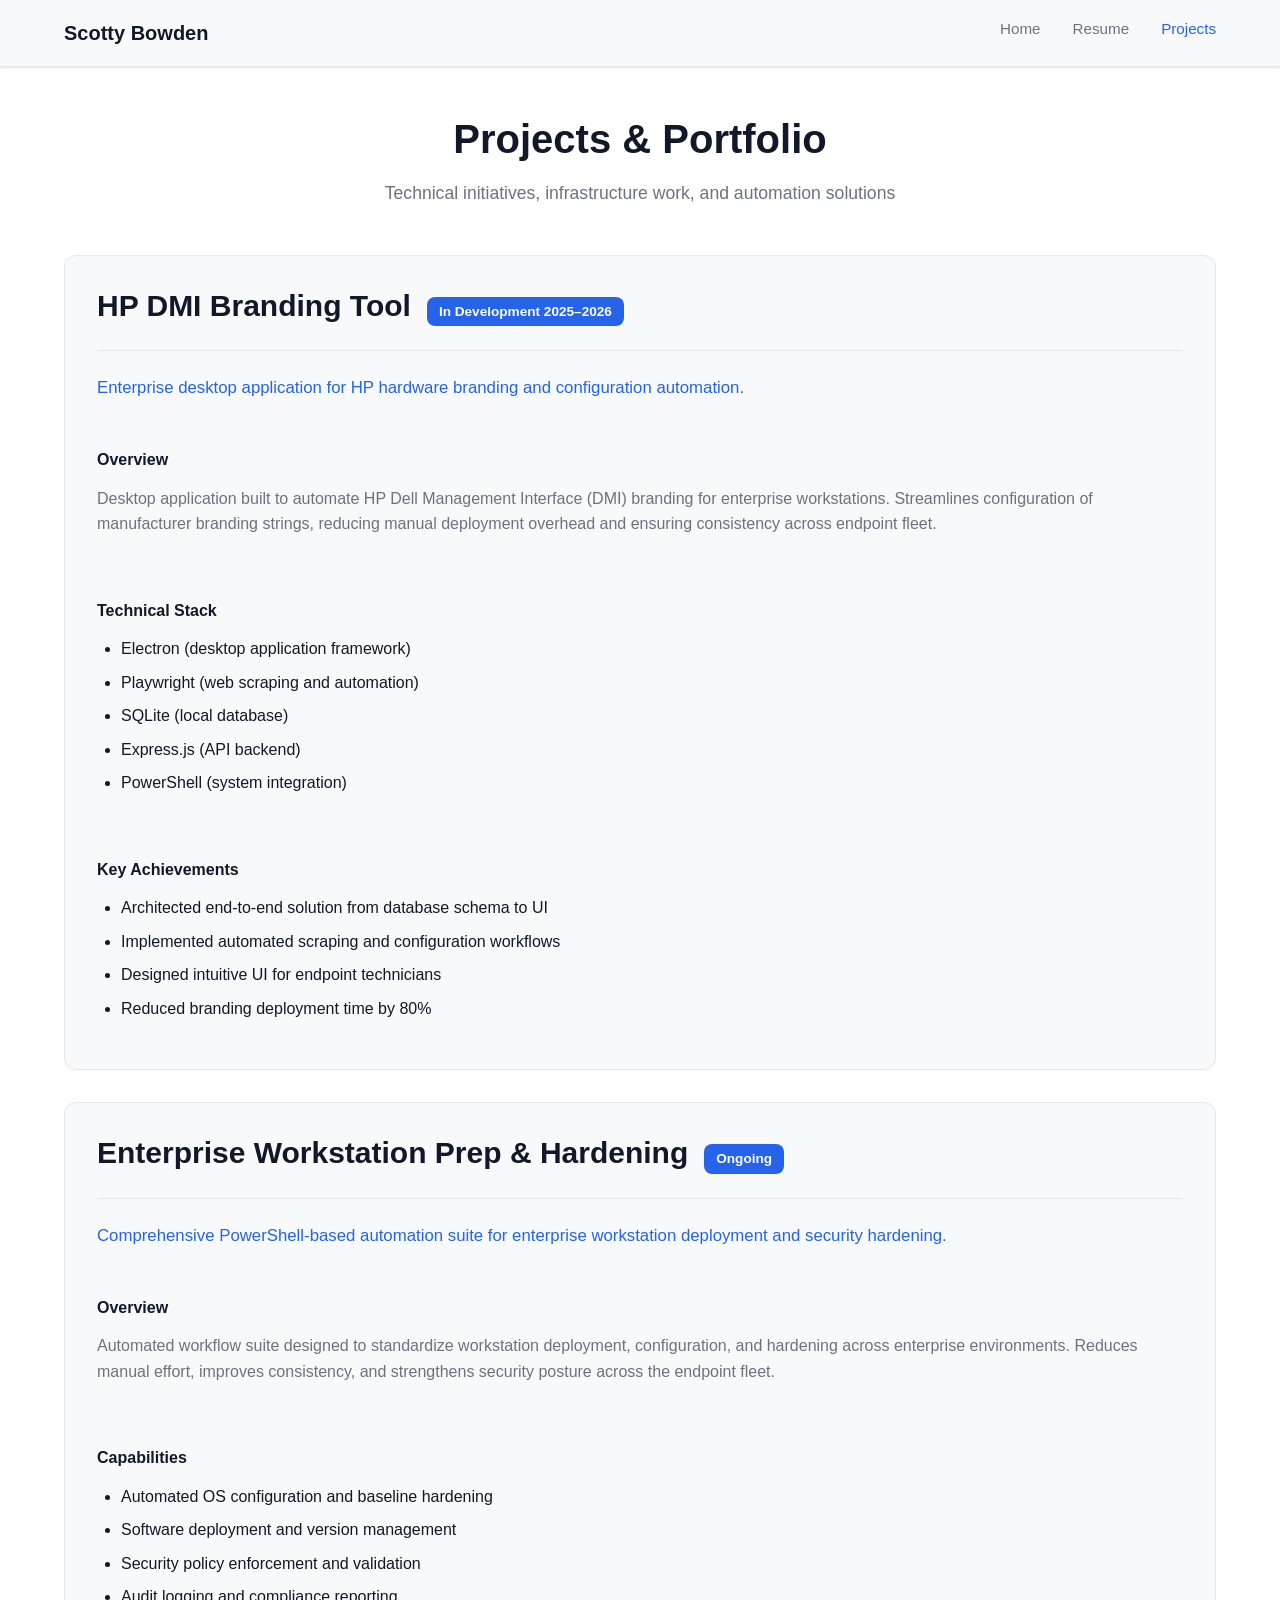
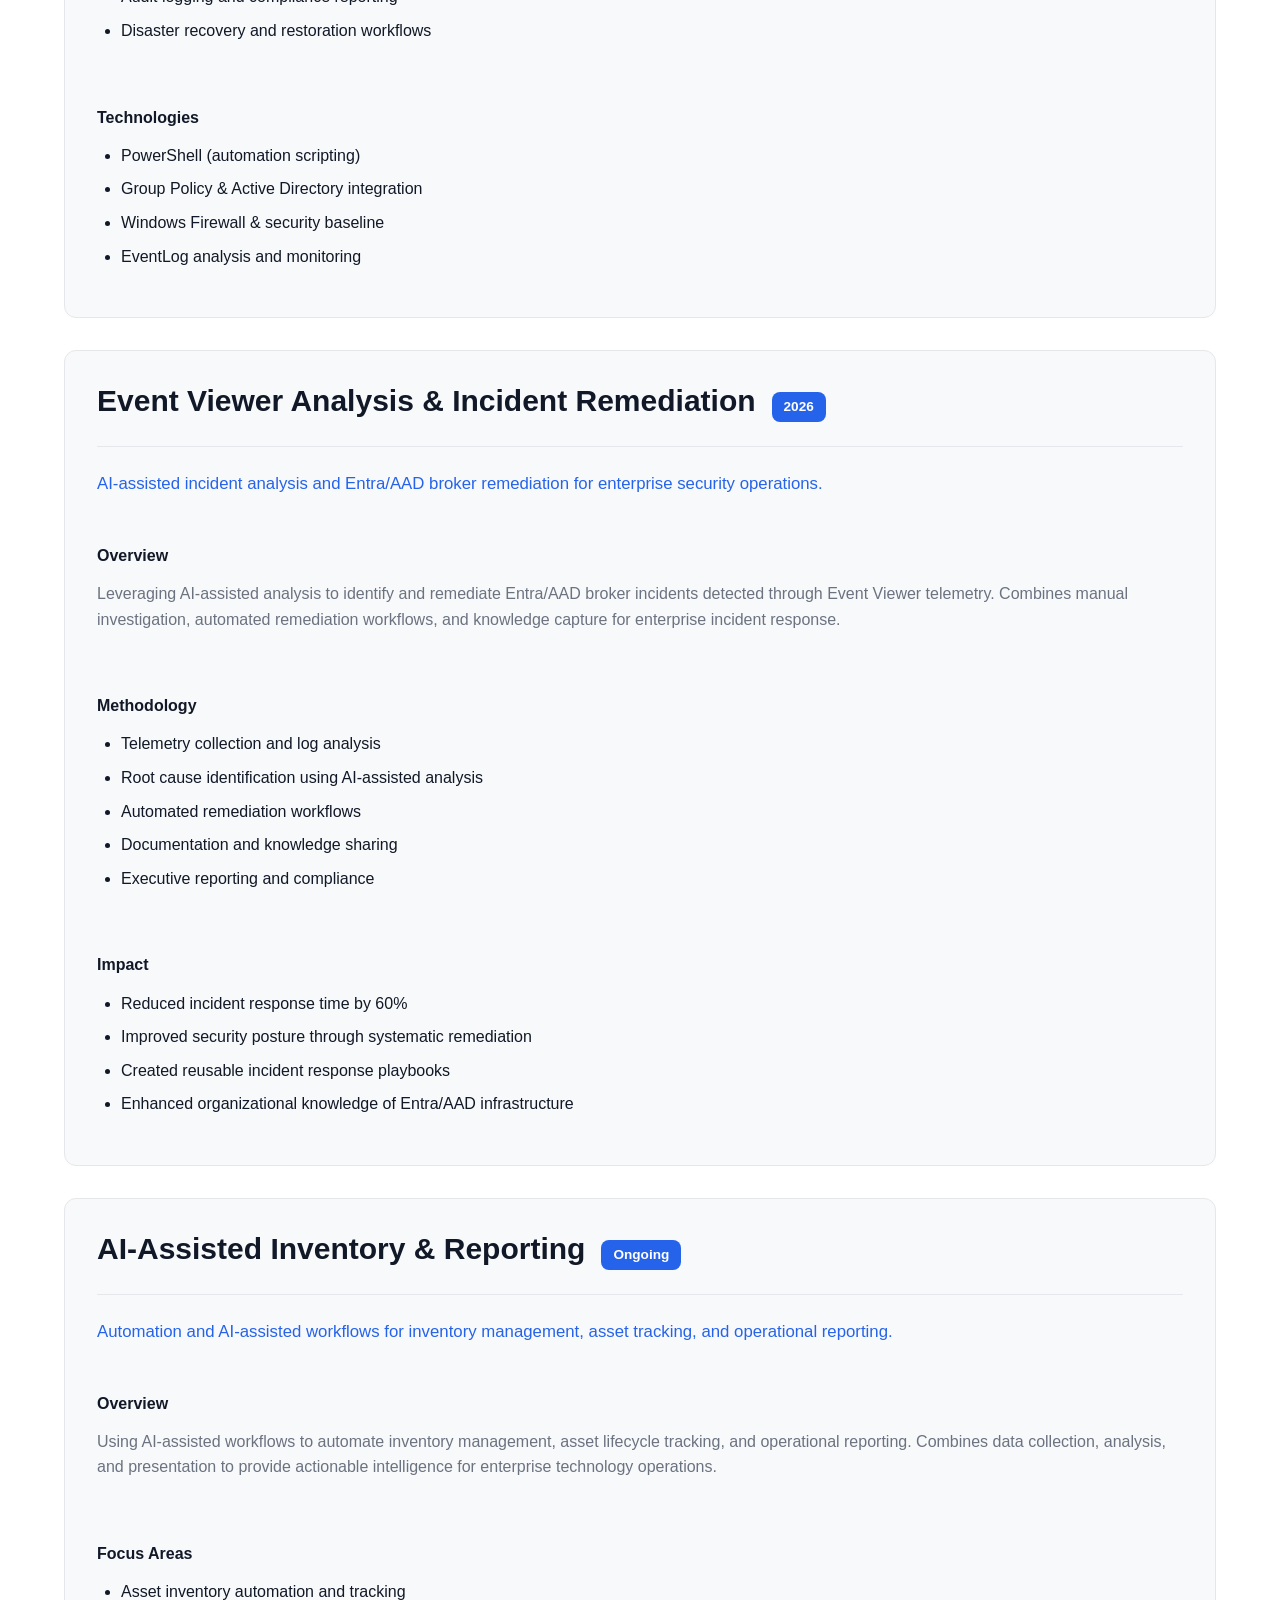
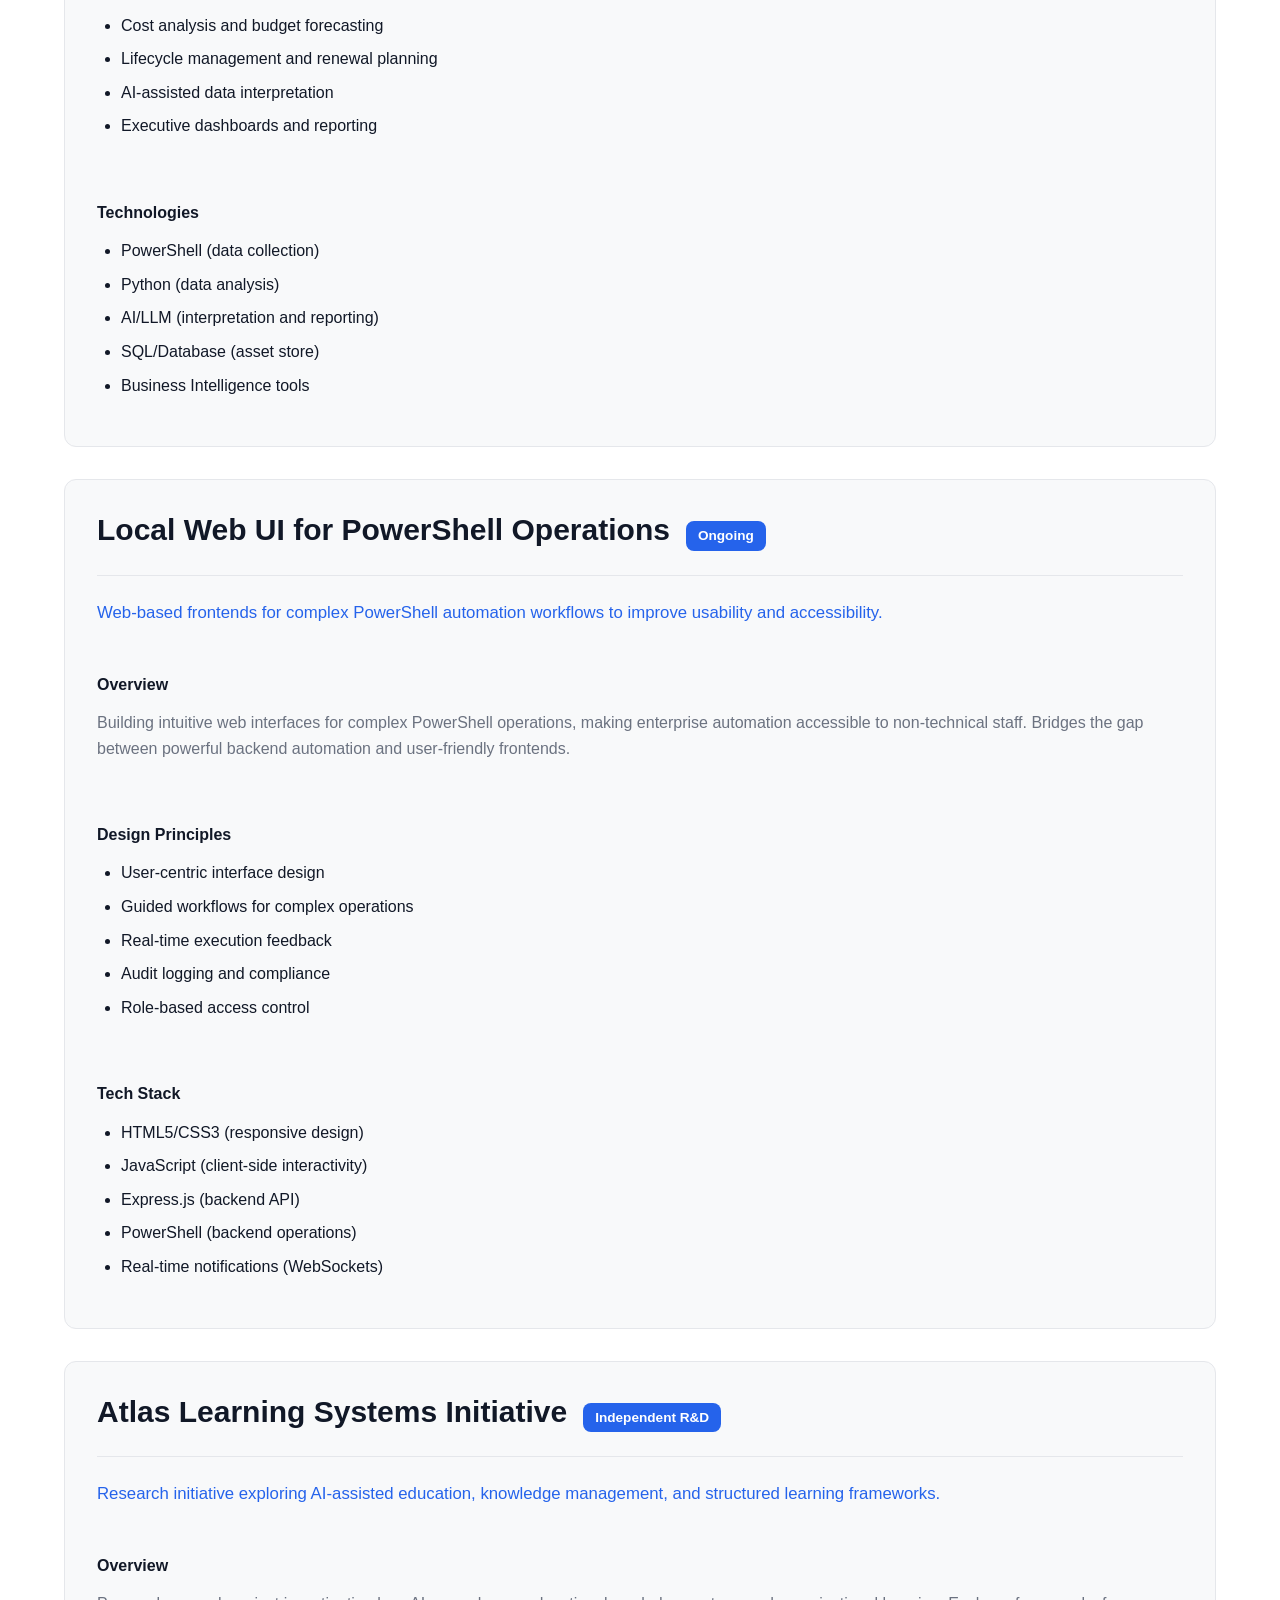
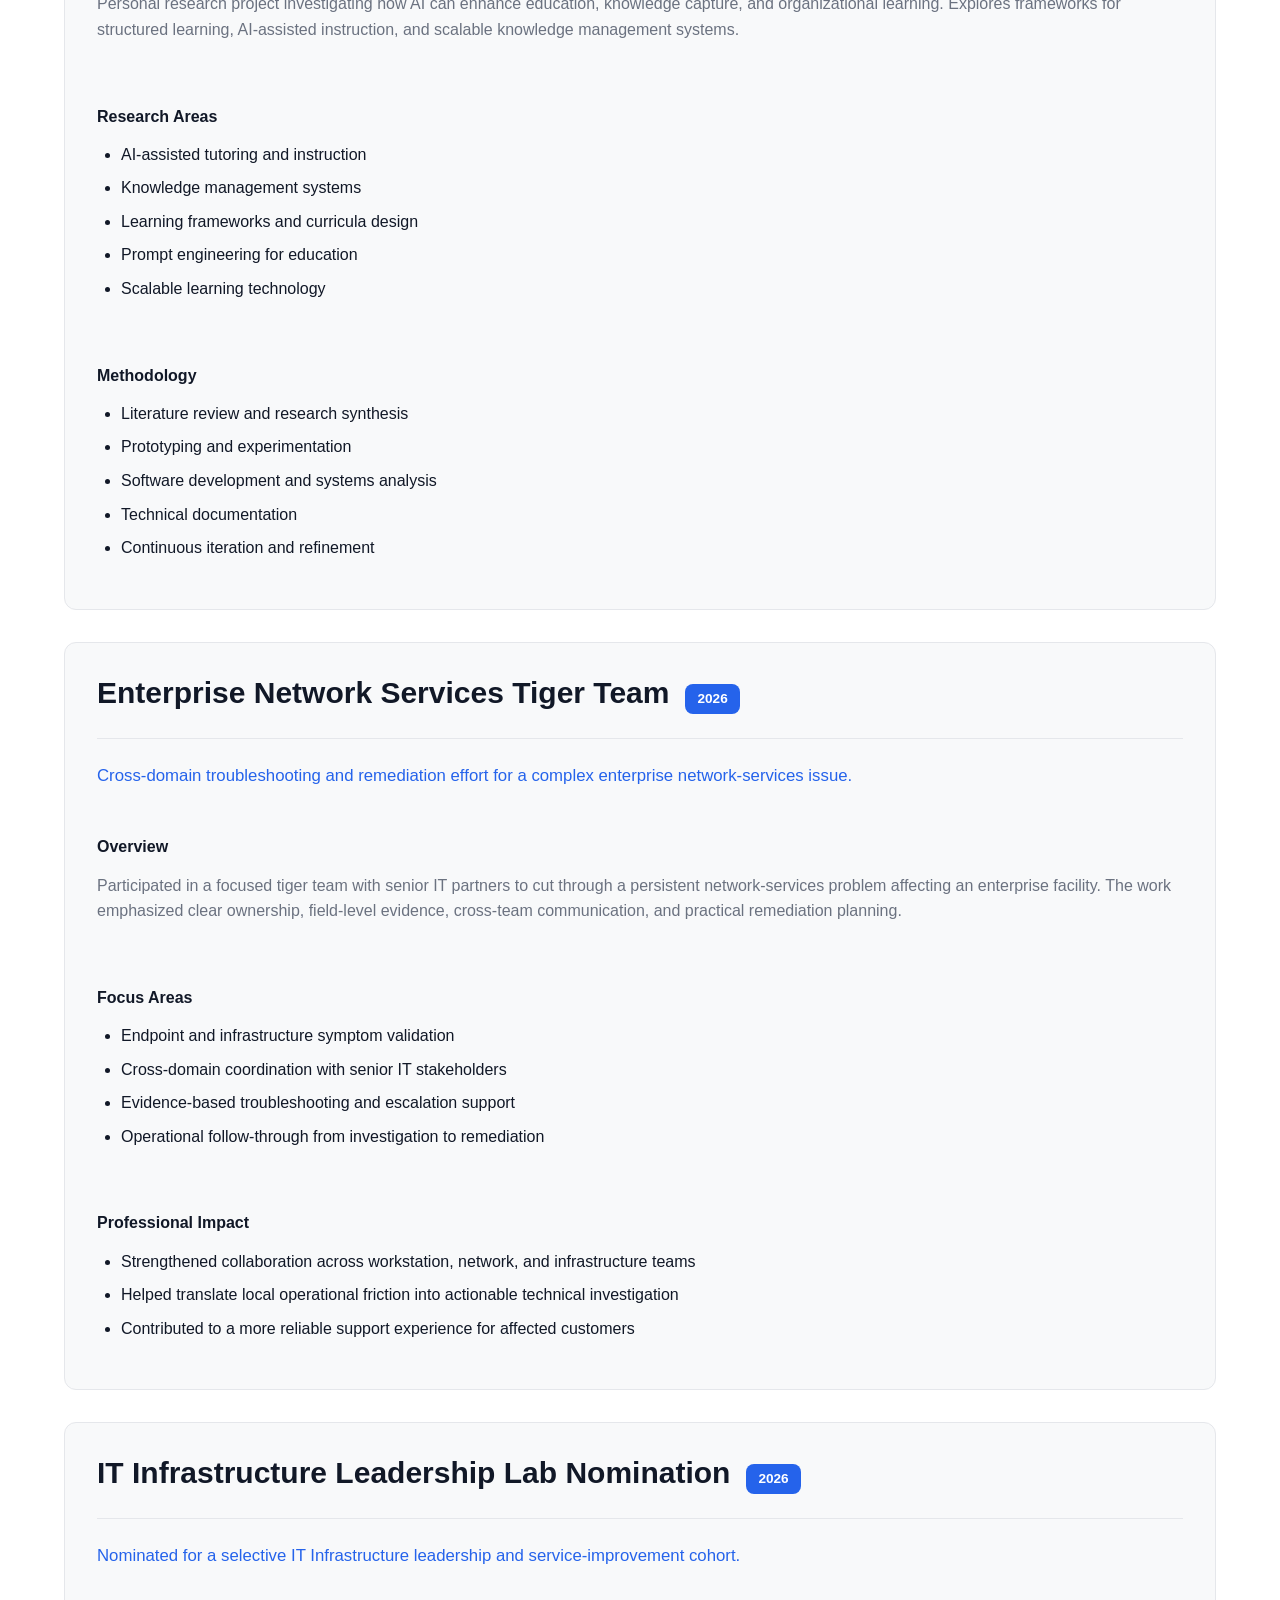
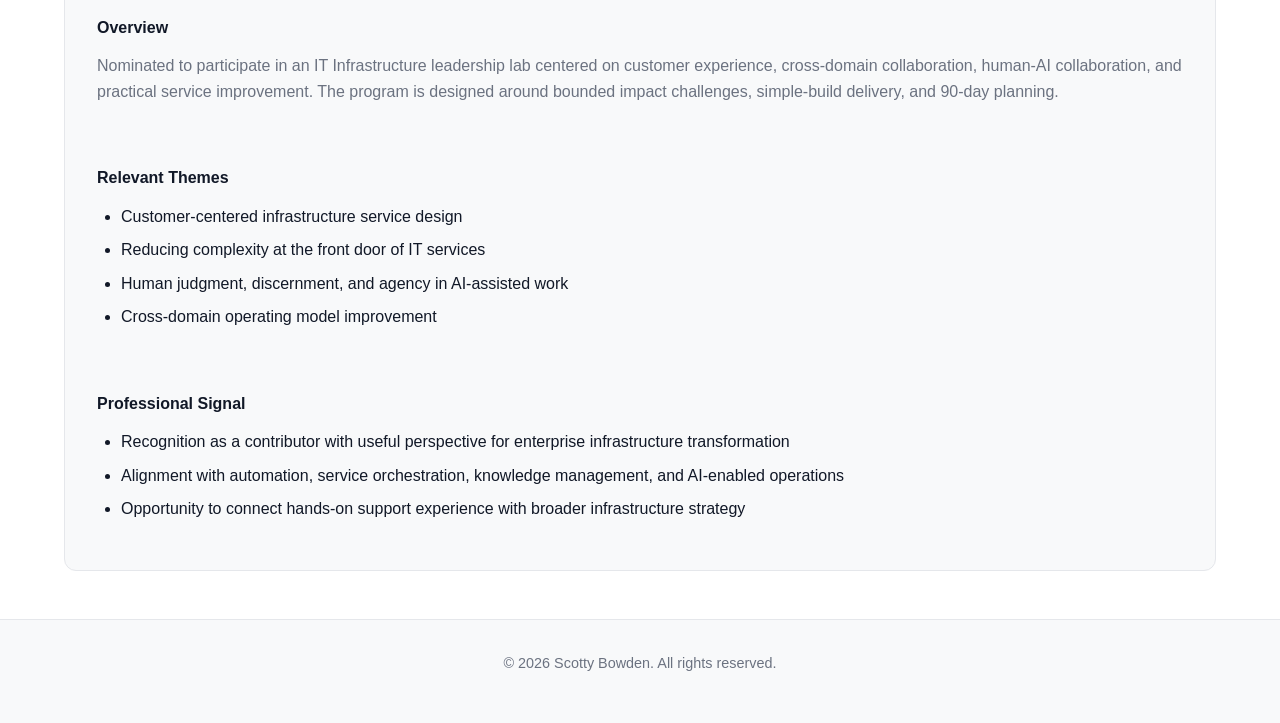
==== commit 61299d05: "Add leadership and network services accomplishments" ====
--- a/projects.html
+++ b/projects.html
@@ -258,6 +258,78 @@
                         </div>
                     </div>
                 </div>
+
+                <!-- Project 7 -->
+                <div class="project-card">
+                    <div class="project-header">
+                        <h2>Enterprise Network Services Tiger Team</h2>
+                        <span class="project-status">2026</span>
+                    </div>
+                    <p class="project-description">
+                        Cross-domain troubleshooting and remediation effort for a complex enterprise network-services issue.
+                    </p>
+                    <div class="project-details">
+                        <div class="detail-section">
+                            <h4>Overview</h4>
+                            <p>
+                                Participated in a focused tiger team with senior IT partners to cut through a persistent network-services problem affecting an enterprise facility. The work emphasized clear ownership, field-level evidence, cross-team communication, and practical remediation planning.
+                            </p>
+                        </div>
+                        <div class="detail-section">
+                            <h4>Focus Areas</h4>
+                            <ul>
+                                <li>Endpoint and infrastructure symptom validation</li>
+                                <li>Cross-domain coordination with senior IT stakeholders</li>
+                                <li>Evidence-based troubleshooting and escalation support</li>
+                                <li>Operational follow-through from investigation to remediation</li>
+                            </ul>
+                        </div>
+                        <div class="detail-section">
+                            <h4>Professional Impact</h4>
+                            <ul>
+                                <li>Strengthened collaboration across workstation, network, and infrastructure teams</li>
+                                <li>Helped translate local operational friction into actionable technical investigation</li>
+                                <li>Contributed to a more reliable support experience for affected customers</li>
+                            </ul>
+                        </div>
+                    </div>
+                </div>
+
+                <!-- Project 8 -->
+                <div class="project-card">
+                    <div class="project-header">
+                        <h2>IT Infrastructure Leadership Lab Nomination</h2>
+                        <span class="project-status">2026</span>
+                    </div>
+                    <p class="project-description">
+                        Nominated for a selective IT Infrastructure leadership and service-improvement cohort.
+                    </p>
+                    <div class="project-details">
+                        <div class="detail-section">
+                            <h4>Overview</h4>
+                            <p>
+                                Nominated to participate in an IT Infrastructure leadership lab centered on customer experience, cross-domain collaboration, human-AI collaboration, and practical service improvement. The program is designed around bounded impact challenges, simple-build delivery, and 90-day planning.
+                            </p>
+                        </div>
+                        <div class="detail-section">
+                            <h4>Relevant Themes</h4>
+                            <ul>
+                                <li>Customer-centered infrastructure service design</li>
+                                <li>Reducing complexity at the front door of IT services</li>
+                                <li>Human judgment, discernment, and agency in AI-assisted work</li>
+                                <li>Cross-domain operating model improvement</li>
+                            </ul>
+                        </div>
+                        <div class="detail-section">
+                            <h4>Professional Signal</h4>
+                            <ul>
+                                <li>Recognition as a contributor with useful perspective for enterprise infrastructure transformation</li>
+                                <li>Alignment with automation, service orchestration, knowledge management, and AI-enabled operations</li>
+                                <li>Opportunity to connect hands-on support experience with broader infrastructure strategy</li>
+                            </ul>
+                        </div>
+                    </div>
+                </div>
             </div>
         </div>
     </main>
